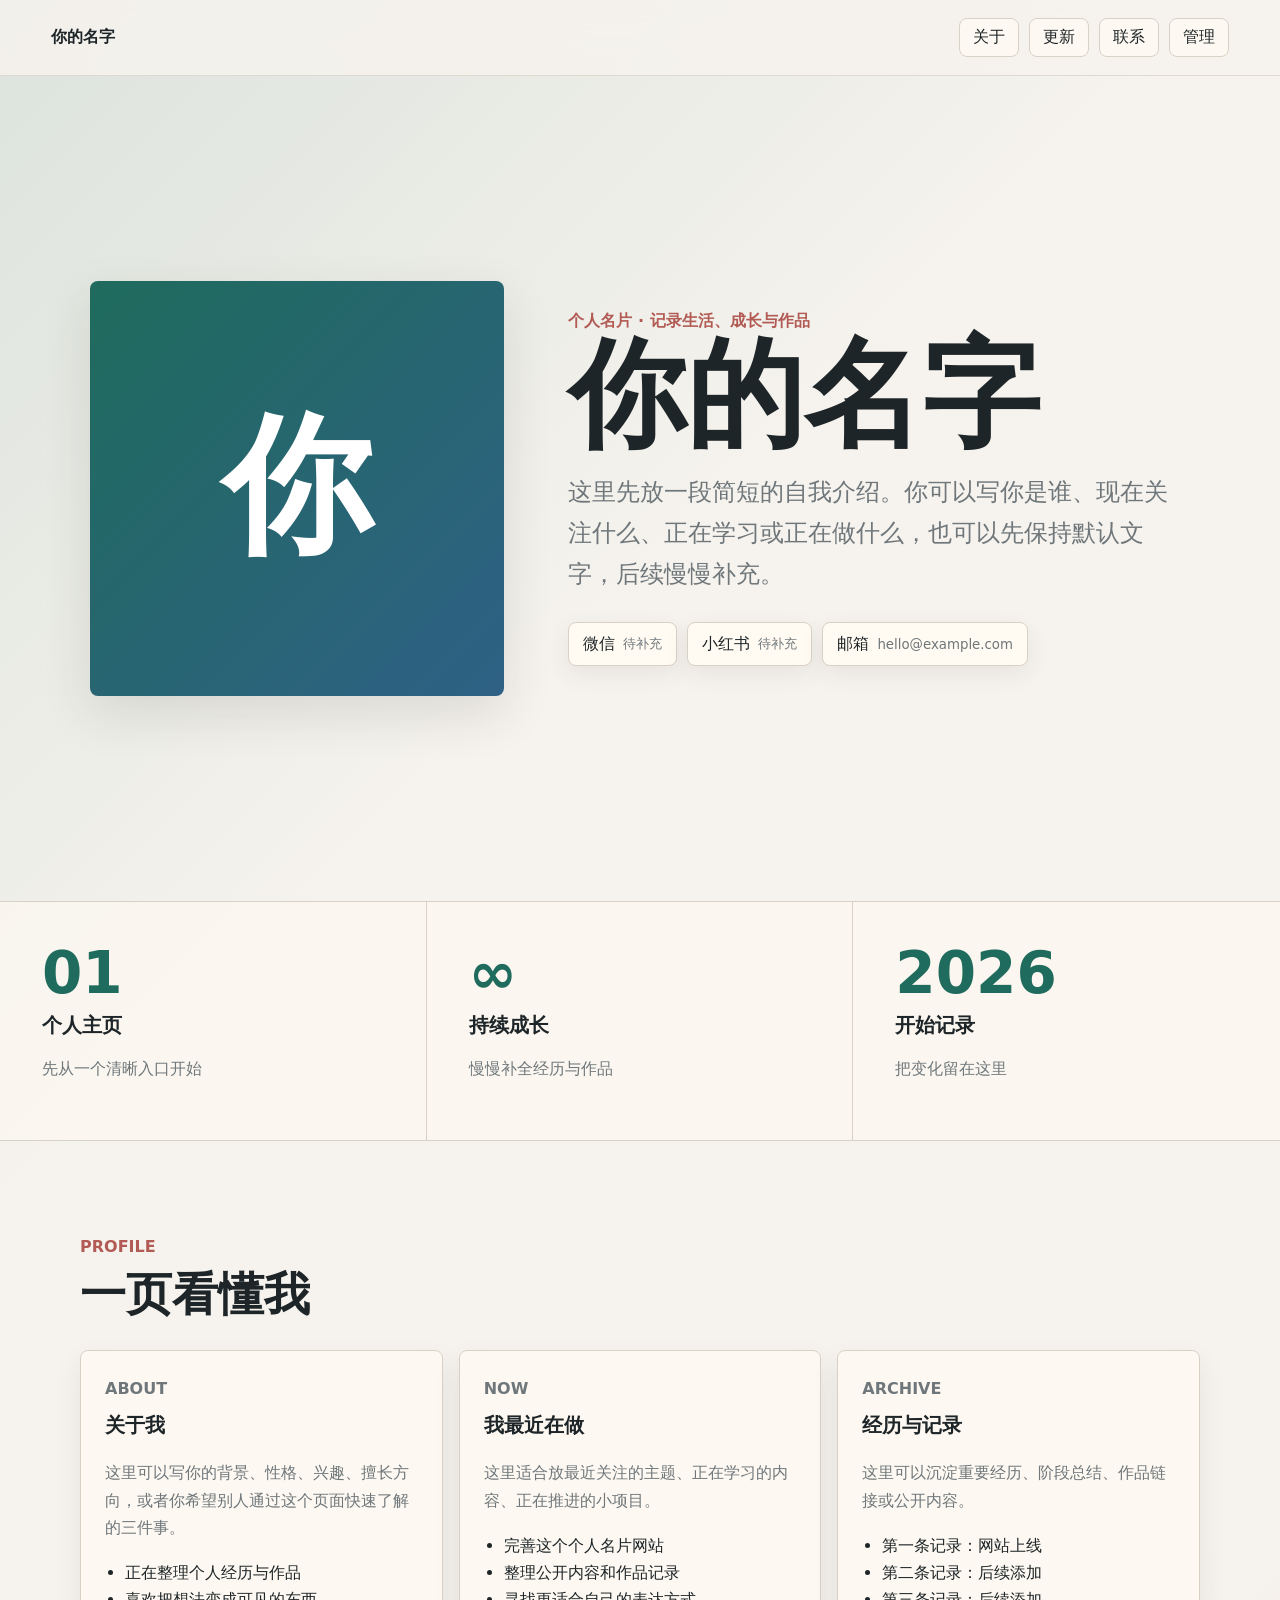
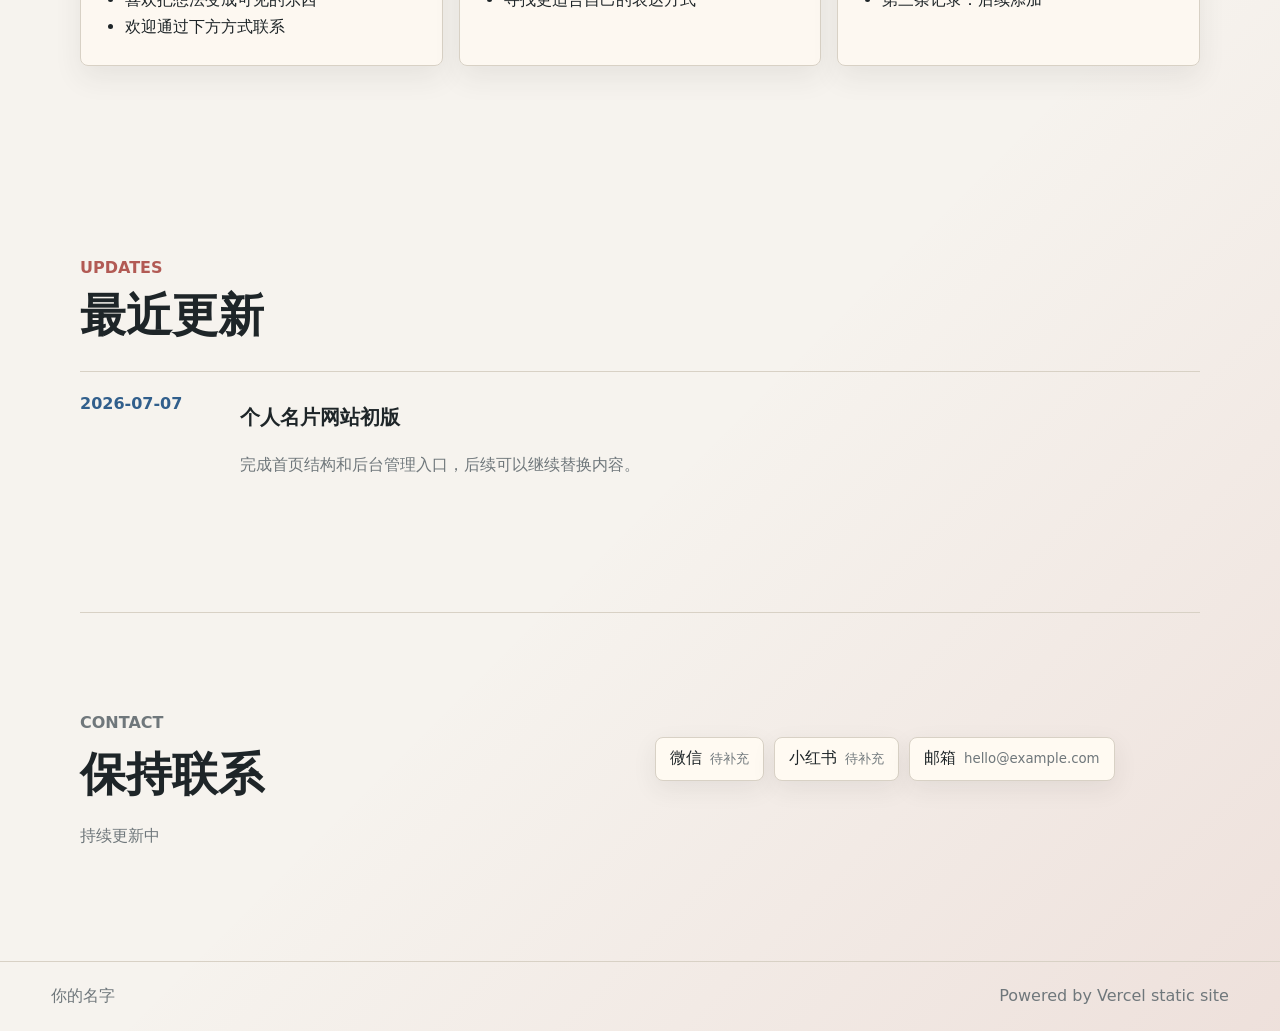
==== index.html @ efcb4a4f "Create personal card site" ====
<!doctype html>
<html lang="zh-CN">
  <head>
    <meta charset="utf-8">
    <meta name="viewport" content="width=device-width, initial-scale=1">
    <title>个人名片</title>
    <meta name="description" content="一个简洁的个人名片网站。">
    <link rel="stylesheet" href="./assets/styles.css">
  </head>
  <body>
    <header class="site-header">
      <a class="brand" href="#top" data-field="name">个人名片</a>
      <nav class="nav" aria-label="主导航">
        <a href="#about">关于</a>
        <a href="#updates">更新</a>
        <a href="#contact">联系</a>
        <a href="./admin.html">管理</a>
      </nav>
    </header>

    <main id="top">
      <section class="hero" aria-labelledby="hero-title">
        <div class="hero-inner">
          <div class="portrait" aria-hidden="true">
            <img id="avatar" alt="">
            <span id="avatarFallback">名</span>
          </div>
          <div class="hero-copy">
            <p class="kicker" id="tagline">个人名片 · 持续更新中</p>
            <h1 id="hero-title">你的名字</h1>
            <p class="intro" id="intro">这里先放一段简短的自我介绍。</p>
            <div class="hero-actions" id="heroLinks"></div>
          </div>
        </div>
      </section>

      <section class="stats-band" id="stats" aria-label="个人数据"></section>

      <section class="content-wrap" id="about">
        <div class="section-head">
          <p class="kicker">Profile</p>
          <h2>一页看懂我</h2>
        </div>
        <div class="section-grid" id="sections"></div>
      </section>

      <section class="updates" id="updates">
        <div class="section-head">
          <p class="kicker">Updates</p>
          <h2>最近更新</h2>
        </div>
        <div class="timeline" id="updatesList"></div>
      </section>

      <section class="contact" id="contact">
        <div>
          <p class="kicker">Contact</p>
          <h2>保持联系</h2>
          <p id="statusText">持续更新中</p>
        </div>
        <div class="contact-list" id="contactLinks"></div>
      </section>
    </main>

    <footer class="footer">
      <span id="footerName">个人名片</span>
      <span>Powered by Vercel static site</span>
    </footer>

    <script src="./assets/app.js"></script>
  </body>
</html>
---- assets/styles.css ----
:root {
  color-scheme: light;
  --bg: #f6f3ee;
  --paper: #fffaf2;
  --ink: #1e2528;
  --muted: #6f777b;
  --line: #d8d1c5;
  --green: #1f6b5d;
  --rose: #b25a54;
  --gold: #c08b2f;
  --blue: #315f8c;
  --shadow: 0 18px 50px rgba(49, 50, 45, 0.12);
  font-family: Inter, "Microsoft YaHei", "PingFang SC", system-ui, sans-serif;
}

* {
  box-sizing: border-box;
}

html {
  scroll-behavior: smooth;
}

body {
  margin: 0;
  min-height: 100vh;
  background:
    linear-gradient(135deg, rgba(31, 107, 93, 0.12), transparent 32%),
    linear-gradient(315deg, rgba(178, 90, 84, 0.12), transparent 30%),
    var(--bg);
  color: var(--ink);
}

a {
  color: inherit;
  text-decoration: none;
}

button,
input,
textarea {
  font: inherit;
}

.site-header {
  position: sticky;
  top: 0;
  z-index: 10;
  display: flex;
  align-items: center;
  justify-content: space-between;
  gap: 20px;
  padding: 18px clamp(18px, 4vw, 56px);
  border-bottom: 1px solid rgba(216, 209, 197, 0.75);
  background: rgba(246, 243, 238, 0.86);
  backdrop-filter: blur(18px);
}

.brand {
  font-weight: 800;
  letter-spacing: 0;
}

.nav {
  display: flex;
  align-items: center;
  gap: 10px;
  flex-wrap: wrap;
  justify-content: flex-end;
}

.nav a,
.ghost-button,
.primary-button {
  min-height: 38px;
  display: inline-flex;
  align-items: center;
  justify-content: center;
  border-radius: 8px;
  padding: 8px 13px;
  border: 1px solid var(--line);
  background: rgba(255, 250, 242, 0.72);
  color: var(--ink);
  cursor: pointer;
}

.primary-button {
  border-color: var(--green);
  background: var(--green);
  color: white;
}

.hero {
  min-height: calc(100vh - 75px);
  display: grid;
  align-items: center;
  padding: clamp(42px, 8vw, 96px) clamp(18px, 5vw, 72px);
}

.hero-inner {
  width: min(1100px, 100%);
  margin: 0 auto;
  display: grid;
  grid-template-columns: 0.8fr 1.2fr;
  gap: clamp(26px, 5vw, 68px);
  align-items: center;
}

.portrait {
  aspect-ratio: 1;
  border-radius: 8px;
  display: grid;
  place-items: center;
  overflow: hidden;
  background:
    linear-gradient(135deg, rgba(31, 107, 93, 0.95), rgba(49, 95, 140, 0.86)),
    var(--green);
  box-shadow: var(--shadow);
  color: white;
  font-size: clamp(76px, 12vw, 150px);
  font-weight: 900;
}

.portrait img {
  width: 100%;
  height: 100%;
  object-fit: cover;
  display: none;
}

.hero-copy h1,
.admin-title h1 {
  margin: 8px 0 16px;
  font-size: clamp(48px, 10vw, 118px);
  line-height: 0.92;
  letter-spacing: 0;
}

.intro {
  max-width: 680px;
  color: var(--muted);
  font-size: clamp(18px, 2.4vw, 24px);
  line-height: 1.7;
}

.kicker {
  margin: 0;
  color: var(--rose);
  font-weight: 800;
  text-transform: uppercase;
  letter-spacing: 0;
}

.hero-actions,
.contact-list {
  display: flex;
  gap: 10px;
  flex-wrap: wrap;
  margin-top: 28px;
}

.pill {
  display: inline-flex;
  align-items: center;
  gap: 8px;
  min-height: 44px;
  padding: 10px 14px;
  border-radius: 8px;
  background: var(--paper);
  border: 1px solid var(--line);
  box-shadow: 0 8px 24px rgba(49, 50, 45, 0.08);
}

.pill small {
  color: var(--muted);
}

.stats-band {
  display: grid;
  grid-template-columns: repeat(3, 1fr);
  border-top: 1px solid var(--line);
  border-bottom: 1px solid var(--line);
  background: rgba(255, 250, 242, 0.62);
}

.stat {
  padding: clamp(22px, 4vw, 42px);
  border-right: 1px solid var(--line);
}

.stat:last-child {
  border-right: 0;
}

.stat strong {
  display: block;
  color: var(--green);
  font-size: clamp(34px, 5vw, 58px);
  line-height: 1;
}

.stat span,
.info-card h3,
.timeline-item h3 {
  display: block;
  margin-top: 10px;
  font-weight: 800;
  font-size: 20px;
}

.stat p,
.info-card p,
.timeline-item p,
.contact p,
.admin-title p {
  color: var(--muted);
  line-height: 1.7;
}

.content-wrap,
.updates,
.contact,
.admin-shell {
  width: min(1120px, calc(100% - 36px));
  margin: 0 auto;
  padding: clamp(54px, 8vw, 96px) 0;
}

.section-head {
  margin-bottom: 24px;
}

.section-head h2,
.contact h2,
.editor-panel h2 {
  margin: 8px 0 0;
  font-size: clamp(28px, 4vw, 46px);
  letter-spacing: 0;
}

.section-grid {
  display: grid;
  grid-template-columns: repeat(3, 1fr);
  gap: 16px;
}

.info-card,
.editor-panel,
.repeat-item {
  border: 1px solid var(--line);
  border-radius: 8px;
  background: rgba(255, 250, 242, 0.78);
  box-shadow: 0 12px 28px rgba(49, 50, 45, 0.08);
}

.info-card {
  padding: 24px;
}

.info-card ul {
  margin: 18px 0 0;
  padding-left: 20px;
  color: var(--ink);
  line-height: 1.7;
}

.timeline {
  display: grid;
  gap: 12px;
}

.timeline-item {
  display: grid;
  grid-template-columns: 140px 1fr;
  gap: 20px;
  padding: 22px 0;
  border-top: 1px solid var(--line);
}

.timeline-item time {
  color: var(--blue);
  font-weight: 800;
}

.contact {
  display: grid;
  grid-template-columns: 1fr 1fr;
  gap: 30px;
  align-items: start;
  border-top: 1px solid var(--line);
}

.footer {
  display: flex;
  justify-content: space-between;
  gap: 16px;
  padding: 24px clamp(18px, 4vw, 56px);
  border-top: 1px solid var(--line);
  color: var(--muted);
}

.admin-title {
  max-width: 760px;
  padding-bottom: 28px;
}

.admin-title h1 {
  font-size: clamp(42px, 7vw, 82px);
}

.admin-form {
  display: grid;
  gap: 18px;
}

.editor-panel {
  padding: 22px;
}

.panel-heading {
  display: flex;
  justify-content: space-between;
  gap: 14px;
  align-items: center;
  margin-bottom: 16px;
}

.form-grid,
.repeat-item {
  display: grid;
  grid-template-columns: repeat(2, 1fr);
  gap: 14px;
}

label {
  display: grid;
  gap: 7px;
  color: var(--muted);
  font-size: 14px;
}

.wide {
  grid-column: 1 / -1;
}

input,
textarea {
  width: 100%;
  border: 1px solid var(--line);
  border-radius: 8px;
  background: white;
  color: var(--ink);
  padding: 12px 13px;
  outline: none;
}

textarea {
  resize: vertical;
}

input:focus,
textarea:focus {
  border-color: var(--green);
  box-shadow: 0 0 0 3px rgba(31, 107, 93, 0.14);
}

.repeat-list {
  display: grid;
  gap: 12px;
}

.repeat-item {
  position: relative;
  padding: 18px;
  padding-top: 52px;
  background: white;
}

.remove-button {
  position: absolute;
  top: 12px;
  right: 12px;
  border: 1px solid rgba(178, 90, 84, 0.45);
  border-radius: 8px;
  color: var(--rose);
  background: #fff7f6;
  padding: 7px 10px;
  cursor: pointer;
}

.toast {
  position: fixed;
  right: 20px;
  bottom: 20px;
  transform: translateY(20px);
  opacity: 0;
  pointer-events: none;
  border-radius: 8px;
  background: var(--ink);
  color: white;
  padding: 12px 16px;
  transition: 0.2s ease;
}

.toast.show {
  opacity: 1;
  transform: translateY(0);
}

@media (max-width: 820px) {
  .site-header,
  .footer {
    align-items: flex-start;
    flex-direction: column;
  }

  .hero {
    min-height: auto;
  }

  .hero-inner,
  .section-grid,
  .contact {
    grid-template-columns: 1fr;
  }

  .portrait {
    width: min(310px, 100%);
  }

  .stats-band {
    grid-template-columns: 1fr;
  }

  .stat {
    border-right: 0;
    border-bottom: 1px solid var(--line);
  }

  .timeline-item,
  .form-grid,
  .repeat-item {
    grid-template-columns: 1fr;
  }
}
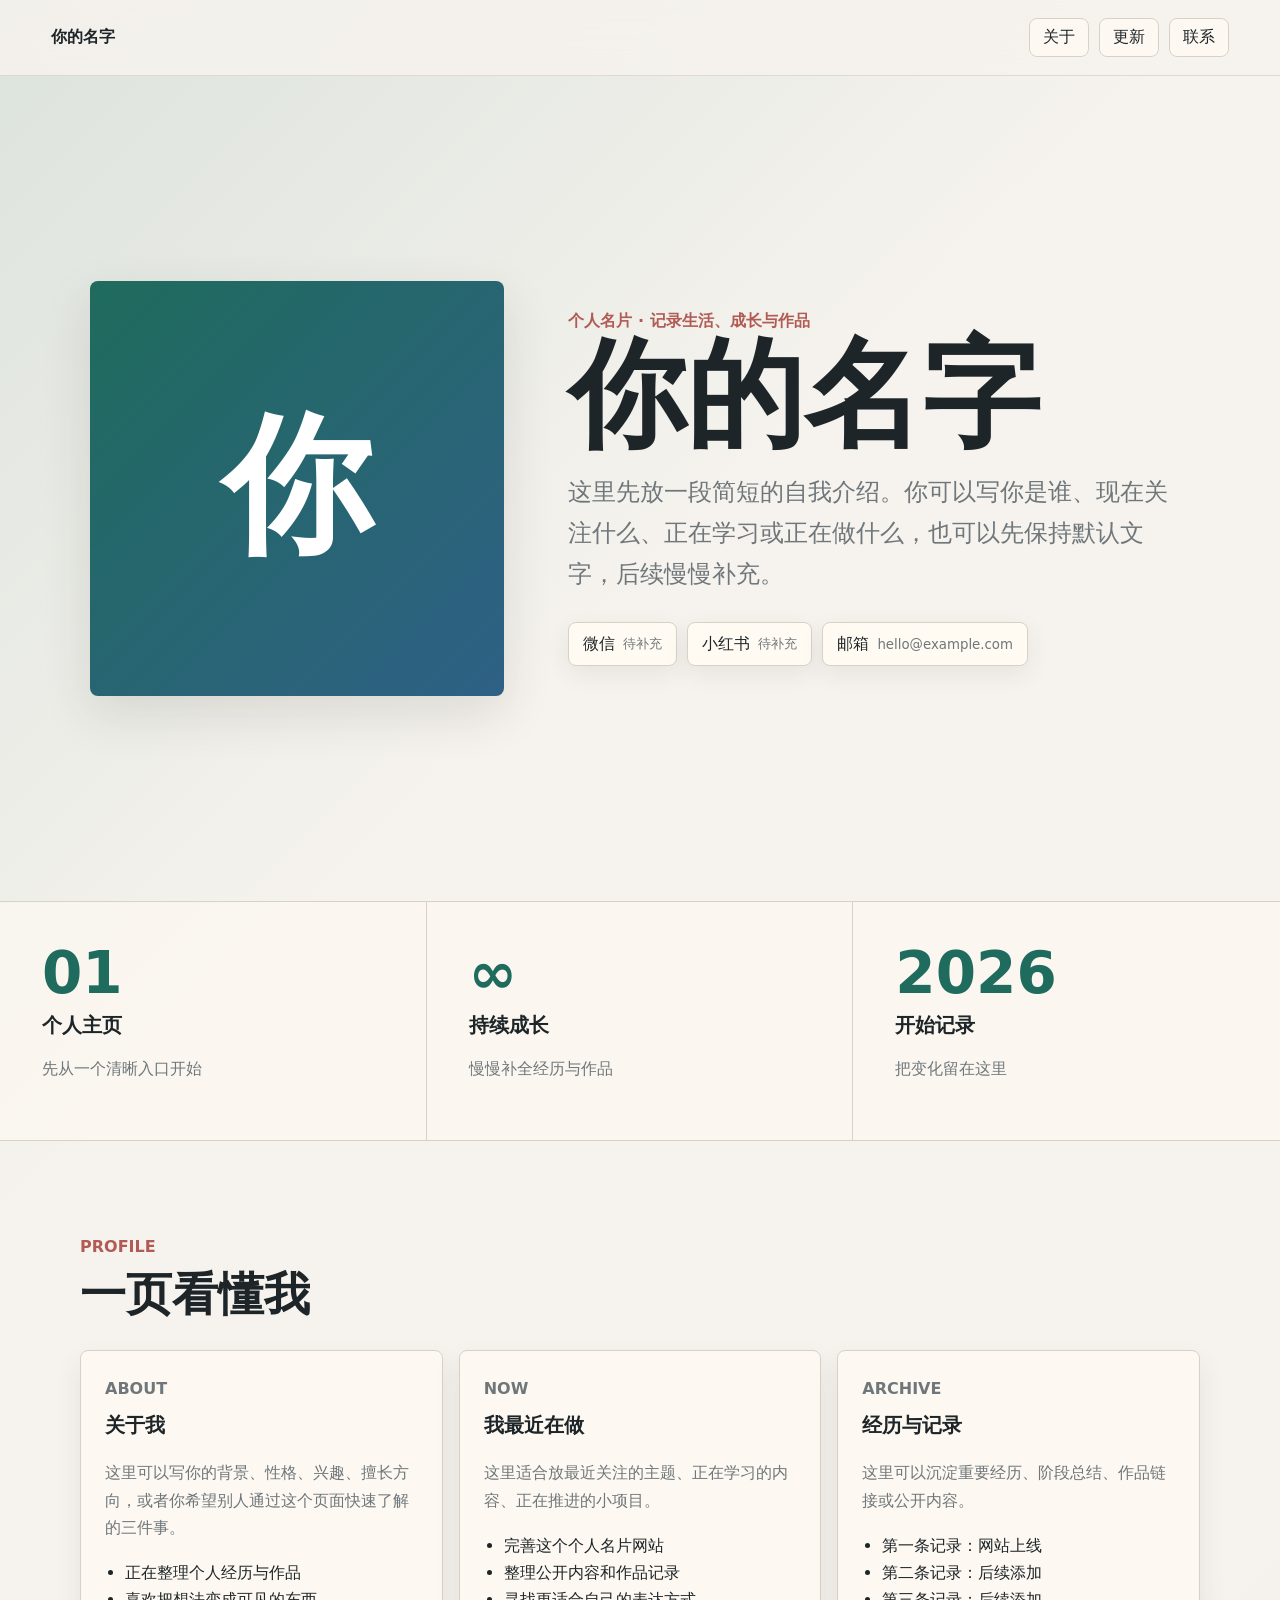
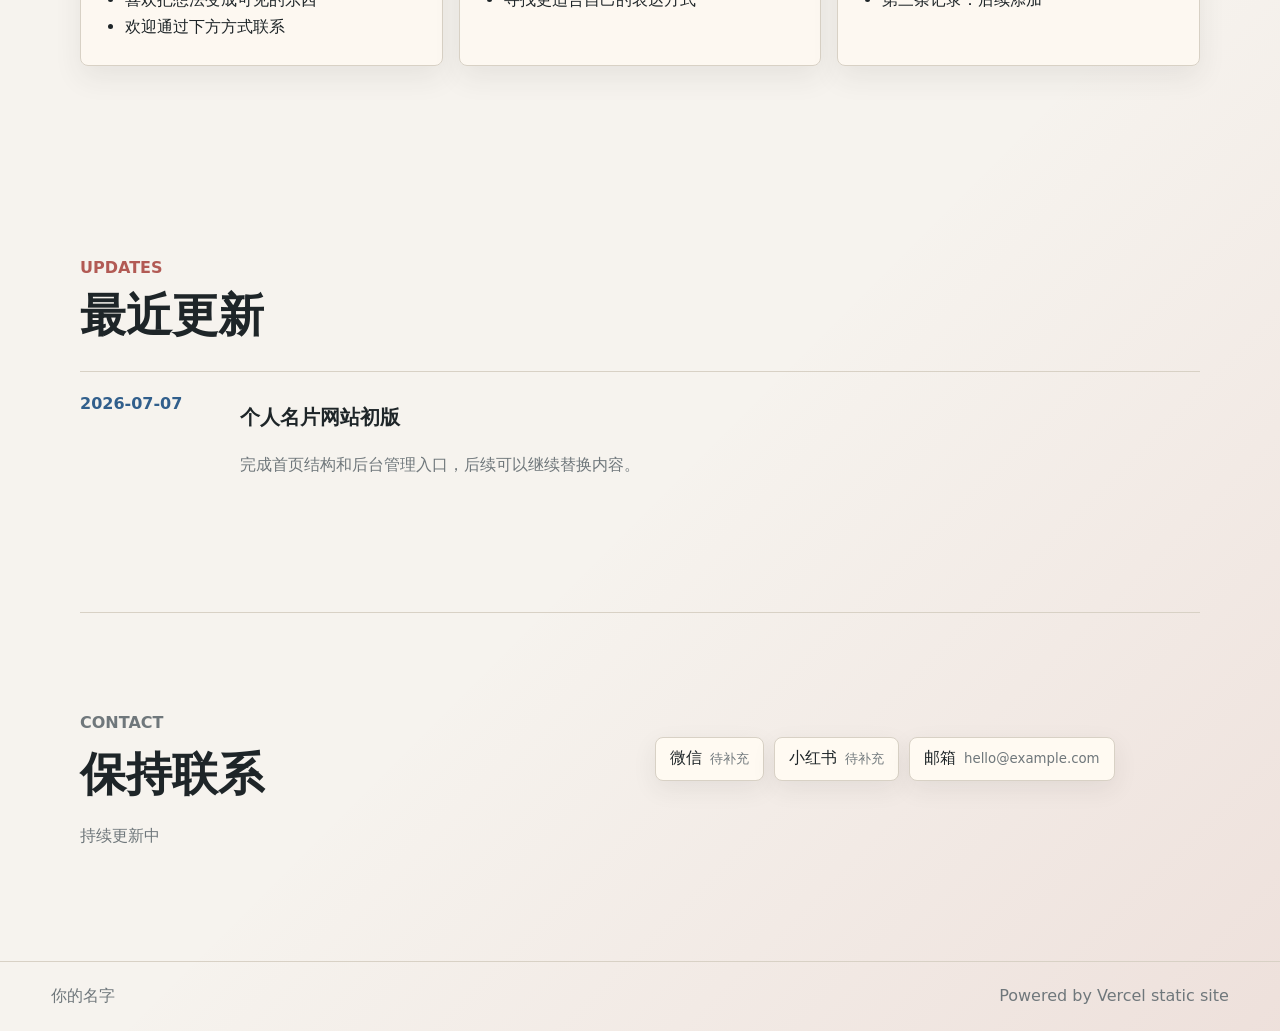
==== commit 5b4cb119: "Disable public admin page" ====
--- a/index.html
+++ b/index.html
@@ -14,7 +14,6 @@
         <a href="#about">关于</a>
         <a href="#updates">更新</a>
         <a href="#contact">联系</a>
-        <a href="./admin.html">管理</a>
       </nav>
     </header>
 
